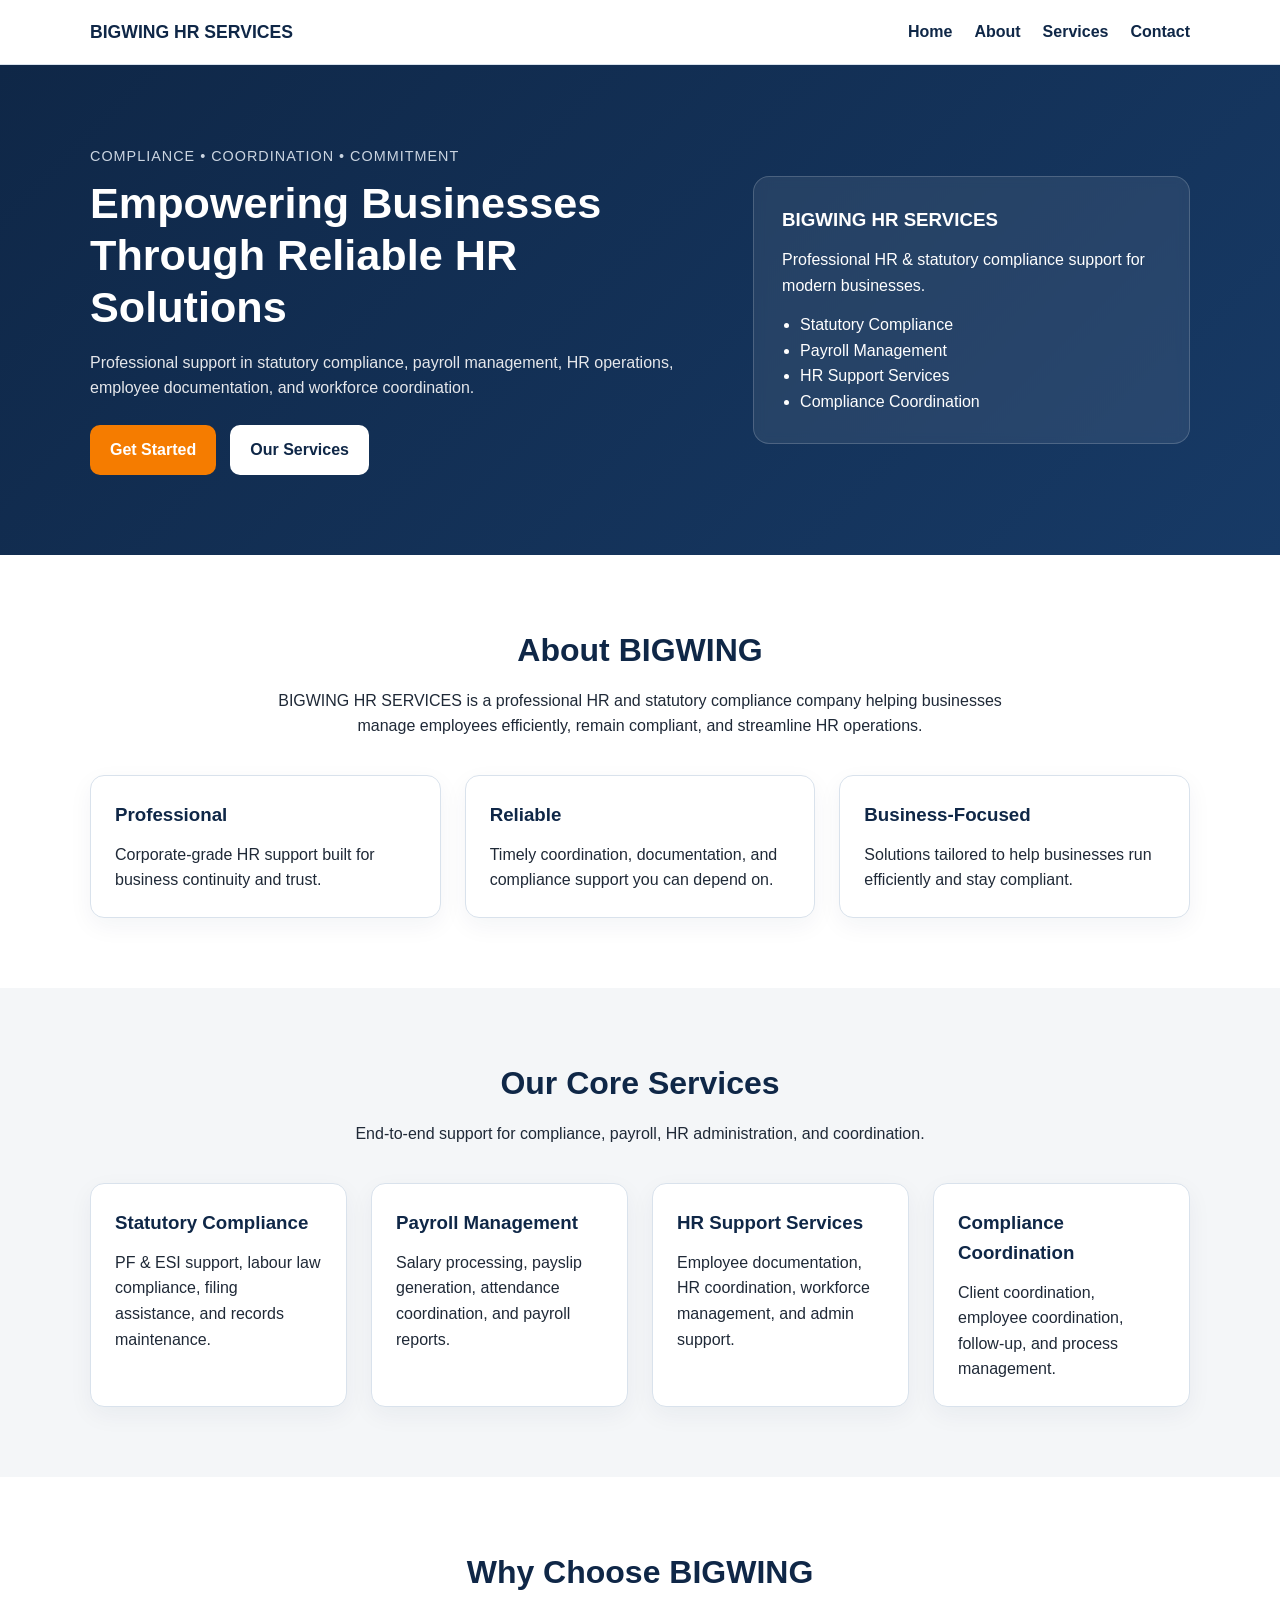
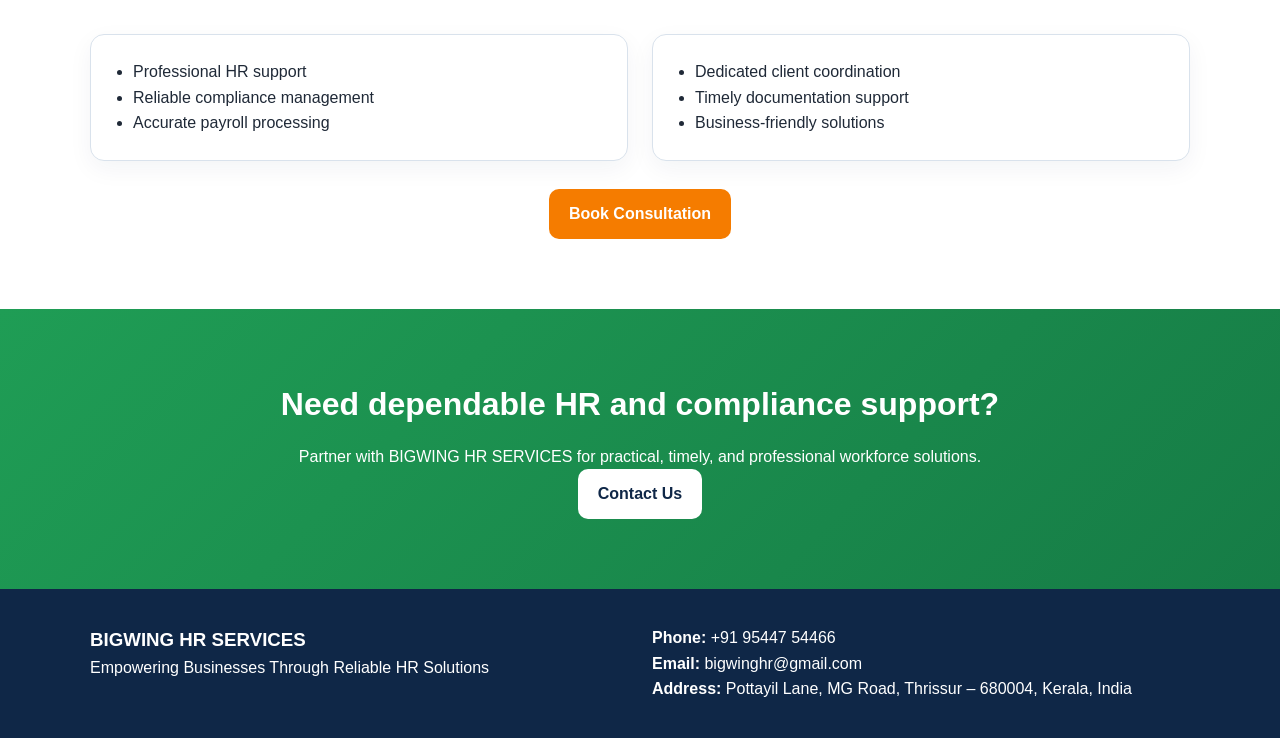
==== index.html @ 1fa4eeff "Add BIGWING HR website files - index, about, services, contact pages and stylesheet" ====
<!DOCTYPE html>
<html lang="en">
<head>
  <meta charset="UTF-8" />
  <meta name="viewport" content="width=device-width, initial-scale=1.0" />
  <title>BIGWING HR SERVICES | Home</title>
  <meta name="description" content="BIGWING HR SERVICES provides statutory compliance, payroll management, HR support services, and workforce coordination for businesses." />
  <link rel="stylesheet" href="style.css" />
</head>
<body>
  <header class="site-header">
    <div class="container nav">
      <div class="logo">BIGWING HR SERVICES</div>
      <nav>
        <a href="index.html">Home</a>
        <a href="about.html">About</a>
        <a href="services.html">Services</a>
        <a href="contact.html">Contact</a>
      </nav>
    </div>
  </header>

  <section class="hero">
    <div class="container hero-grid">
      <div>
        <p class="eyebrow">Compliance • Coordination • Commitment</p>
        <h1>Empowering Businesses Through Reliable HR Solutions</h1>
        <p class="hero-text">
          Professional support in statutory compliance, payroll management, HR operations,
          employee documentation, and workforce coordination.
        </p>
        <div class="hero-buttons">
          <a class="btn btn-primary" href="contact.html">Get Started</a>
          <a class="btn btn-secondary" href="services.html">Our Services</a>
        </div>
      </div>
      <div class="hero-card">
        <h3>BIGWING HR SERVICES</h3>
        <p>Professional HR & statutory compliance support for modern businesses.</p>
        <ul>
          <li>Statutory Compliance</li>
          <li>Payroll Management</li>
          <li>HR Support Services</li>
          <li>Compliance Coordination</li>
        </ul>
      </div>
    </div>
  </section>

  <section class="section">
    <div class="container">
      <div class="section-title">
        <h2>About BIGWING</h2>
        <p>
          BIGWING HR SERVICES is a professional HR and statutory compliance company
          helping businesses manage employees efficiently, remain compliant, and streamline HR operations.
        </p>
      </div>
      <div class="grid-3">
        <div class="card">
          <h3>Professional</h3>
          <p>Corporate-grade HR support built for business continuity and trust.</p>
        </div>
        <div class="card">
          <h3>Reliable</h3>
          <p>Timely coordination, documentation, and compliance support you can depend on.</p>
        </div>
        <div class="card">
          <h3>Business-Focused</h3>
          <p>Solutions tailored to help businesses run efficiently and stay compliant.</p>
        </div>
      </div>
    </div>
  </section>

  <section class="section alt-bg">
    <div class="container">
      <div class="section-title">
        <h2>Our Core Services</h2>
        <p>End-to-end support for compliance, payroll, HR administration, and coordination.</p>
      </div>
      <div class="grid-4">
        <div class="card">
          <h3>Statutory Compliance</h3>
          <p>PF & ESI support, labour law compliance, filing assistance, and records maintenance.</p>
        </div>
        <div class="card">
          <h3>Payroll Management</h3>
          <p>Salary processing, payslip generation, attendance coordination, and payroll reports.</p>
        </div>
        <div class="card">
          <h3>HR Support Services</h3>
          <p>Employee documentation, HR coordination, workforce management, and admin support.</p>
        </div>
        <div class="card">
          <h3>Compliance Coordination</h3>
          <p>Client coordination, employee coordination, follow-up, and process management.</p>
        </div>
      </div>
    </div>
  </section>

  <section class="section">
    <div class="container">
      <div class="section-title">
        <h2>Why Choose BIGWING</h2>
      </div>
      <div class="grid-2">
        <div class="card">
          <ul class="check-list">
            <li>Professional HR support</li>
            <li>Reliable compliance management</li>
            <li>Accurate payroll processing</li>
          </ul>
        </div>
        <div class="card">
          <ul class="check-list">
            <li>Dedicated client coordination</li>
            <li>Timely documentation support</li>
            <li>Business-friendly solutions</li>
          </ul>
        </div>
      </div>
      <div class="center top-gap">
        <a class="btn btn-primary" href="contact.html">Book Consultation</a>
      </div>
    </div>
  </section>

  <section class="section cta-section">
    <div class="container cta-box">
      <h2>Need dependable HR and compliance support?</h2>
      <p>Partner with BIGWING HR SERVICES for practical, timely, and professional workforce solutions.</p>
      <a class="btn btn-light" href="contact.html">Contact Us</a>
    </div>
  </section>

  <footer class="site-footer">
    <div class="container footer-grid">
      <div>
        <h3>BIGWING HR SERVICES</h3>
        <p>Empowering Businesses Through Reliable HR Solutions</p>
      </div>
      <div>
        <p><strong>Phone:</strong> +91 95447 54466</p>
        <p><strong>Email:</strong> bigwinghr@gmail.com</p>
        <p><strong>Address:</strong> Pottayil Lane, MG Road, Thrissur – 680004, Kerala, India</p>
      </div>
    </div>
  </footer>
</body>
</html>
---- style.css ----
:root {
  --navy: #0f2747;
  --orange: #f57c00;
  --white: #ffffff;
  --light: #f4f6f8;
  --grey: #6b7280;
  --dark: #1f2937;
  --green: #1f9d55;
  --border: #d9e2ec;
}

* {
  margin: 0;
  padding: 0;
  box-sizing: border-box;
}

body {
  font-family: Arial, sans-serif;
  color: var(--dark);
  background: var(--white);
  line-height: 1.6;
}

a {
  color: var(--navy);
  text-decoration: none;
}

.container {
  width: min(1100px, 92%);
  margin: 0 auto;
}

.site-header {
  background: var(--white);
  border-bottom: 1px solid var(--border);
  position: sticky;
  top: 0;
  z-index: 10;
}

.nav {
  display: flex;
  justify-content: space-between;
  align-items: center;
  padding: 18px 0;
}

.logo {
  font-size: 1.1rem;
  font-weight: 700;
  color: var(--navy);
}

.nav nav {
  display: flex;
  gap: 22px;
}

.nav a {
  font-weight: 600;
}

.hero {
  background: linear-gradient(135deg, #0f2747 0%, #173a66 100%);
  color: white;
  padding: 80px 0;
}

.hero-grid {
  display: grid;
  grid-template-columns: 1.3fr 0.9fr;
  gap: 32px;
  align-items: center;
}

.eyebrow {
  color: #cbd5e1;
  font-size: 0.9rem;
  margin-bottom: 10px;
  text-transform: uppercase;
  letter-spacing: 1px;
}

.hero h1 {
  font-size: 2.7rem;
  line-height: 1.2;
  margin-bottom: 16px;
}

.hero-text {
  max-width: 600px;
  margin-bottom: 24px;
  color: #e5e7eb;
}

.hero-buttons {
  display: flex;
  gap: 14px;
  flex-wrap: wrap;
}

.hero-card {
  background: rgba(255,255,255,0.08);
  border: 1px solid rgba(255,255,255,0.18);
  padding: 28px;
  border-radius: 16px;
  backdrop-filter: blur(6px);
}

.hero-card h3 {
  margin-bottom: 12px;
}

.hero-card ul {
  margin-top: 14px;
  padding-left: 18px;
}

.page-hero {
  background: var(--light);
  padding: 60px 0;
  text-align: center;
}

.page-hero h1 {
  font-size: 2.2rem;
  color: var(--navy);
  margin-bottom: 10px;
}

.section {
  padding: 70px 0;
}

.alt-bg {
  background: var(--light);
}

.section-title {
  text-align: center;
  max-width: 750px;
  margin: 0 auto 36px;
}

.section-title h2 {
  font-size: 2rem;
  color: var(--navy);
  margin-bottom: 12px;
}

.grid-2,
.grid-3,
.grid-4,
.contact-grid {
  display: grid;
  gap: 24px;
}

.grid-2 {
  grid-template-columns: repeat(2, 1fr);
}

.grid-3 {
  grid-template-columns: repeat(3, 1fr);
}

.grid-4 {
  grid-template-columns: repeat(4, 1fr);
}

.contact-grid {
  grid-template-columns: 1fr 1fr;
}

.card,
.service-card {
  background: var(--white);
  border: 1px solid var(--border);
  border-radius: 14px;
  padding: 24px;
  box-shadow: 0 8px 24px rgba(15, 39, 71, 0.05);
}

.card h3,
.service-card h2 {
  color: var(--navy);
  margin-bottom: 12px;
}

.check-list,
.service-list {
  padding-left: 18px;
}

.btn {
  display: inline-block;
  padding: 12px 20px;
  border-radius: 10px;
  font-weight: 700;
  transition: 0.3s ease;
}

.btn-primary {
  background: var(--orange);
  color: white;
}

.btn-primary:hover {
  background: #d96c00;
}

.btn-secondary {
  background: white;
  color: var(--navy);
}

.btn-light {
  background: white;
  color: var(--navy);
}

.center {
  text-align: center;
}

.top-gap {
  margin-top: 28px;
}

.cta-section {
  background: linear-gradient(135deg, var(--green), #167c46);
  color: white;
}

.cta-box {
  text-align: center;
}

.cta-box h2 {
  margin-bottom: 14px;
  font-size: 2rem;
}

.site-footer {
  background: var(--navy);
  color: white;
  padding: 36px 0;
}

.footer-grid {
  display: grid;
  grid-template-columns: 1fr 1fr;
  gap: 24px;
}

form {
  display: grid;
  gap: 14px;
}

input,
textarea {
  width: 100%;
  padding: 12px 14px;
  border: 1px solid var(--border);
  border-radius: 10px;
  font-size: 1rem;
}

.form-note {
  margin-top: 12px;
  color: var(--grey);
  font-size: 0.95rem;
}

.map-box {
  background: white;
  border: 1px dashed var(--border);
  border-radius: 12px;
  padding: 60px 20px;
  text-align: center;
  color: var(--grey);
}

.narrow {
  max-width: 900px;
}

.narrow h2 {
  color: var(--navy);
  margin: 28px 0 12px;
}

@media (max-width: 900px) {
  .hero-grid,
  .grid-4,
  .grid-3,
  .grid-2,
  .contact-grid,
  .footer-grid {
    grid-template-columns: 1fr;
  }

  .nav {
    flex-direction: column;
    gap: 12px;
  }

  .nav nav {
    flex-wrap: wrap;
    justify-content: center;
  }

  .hero h1 {
    font-size: 2rem;
  }
}
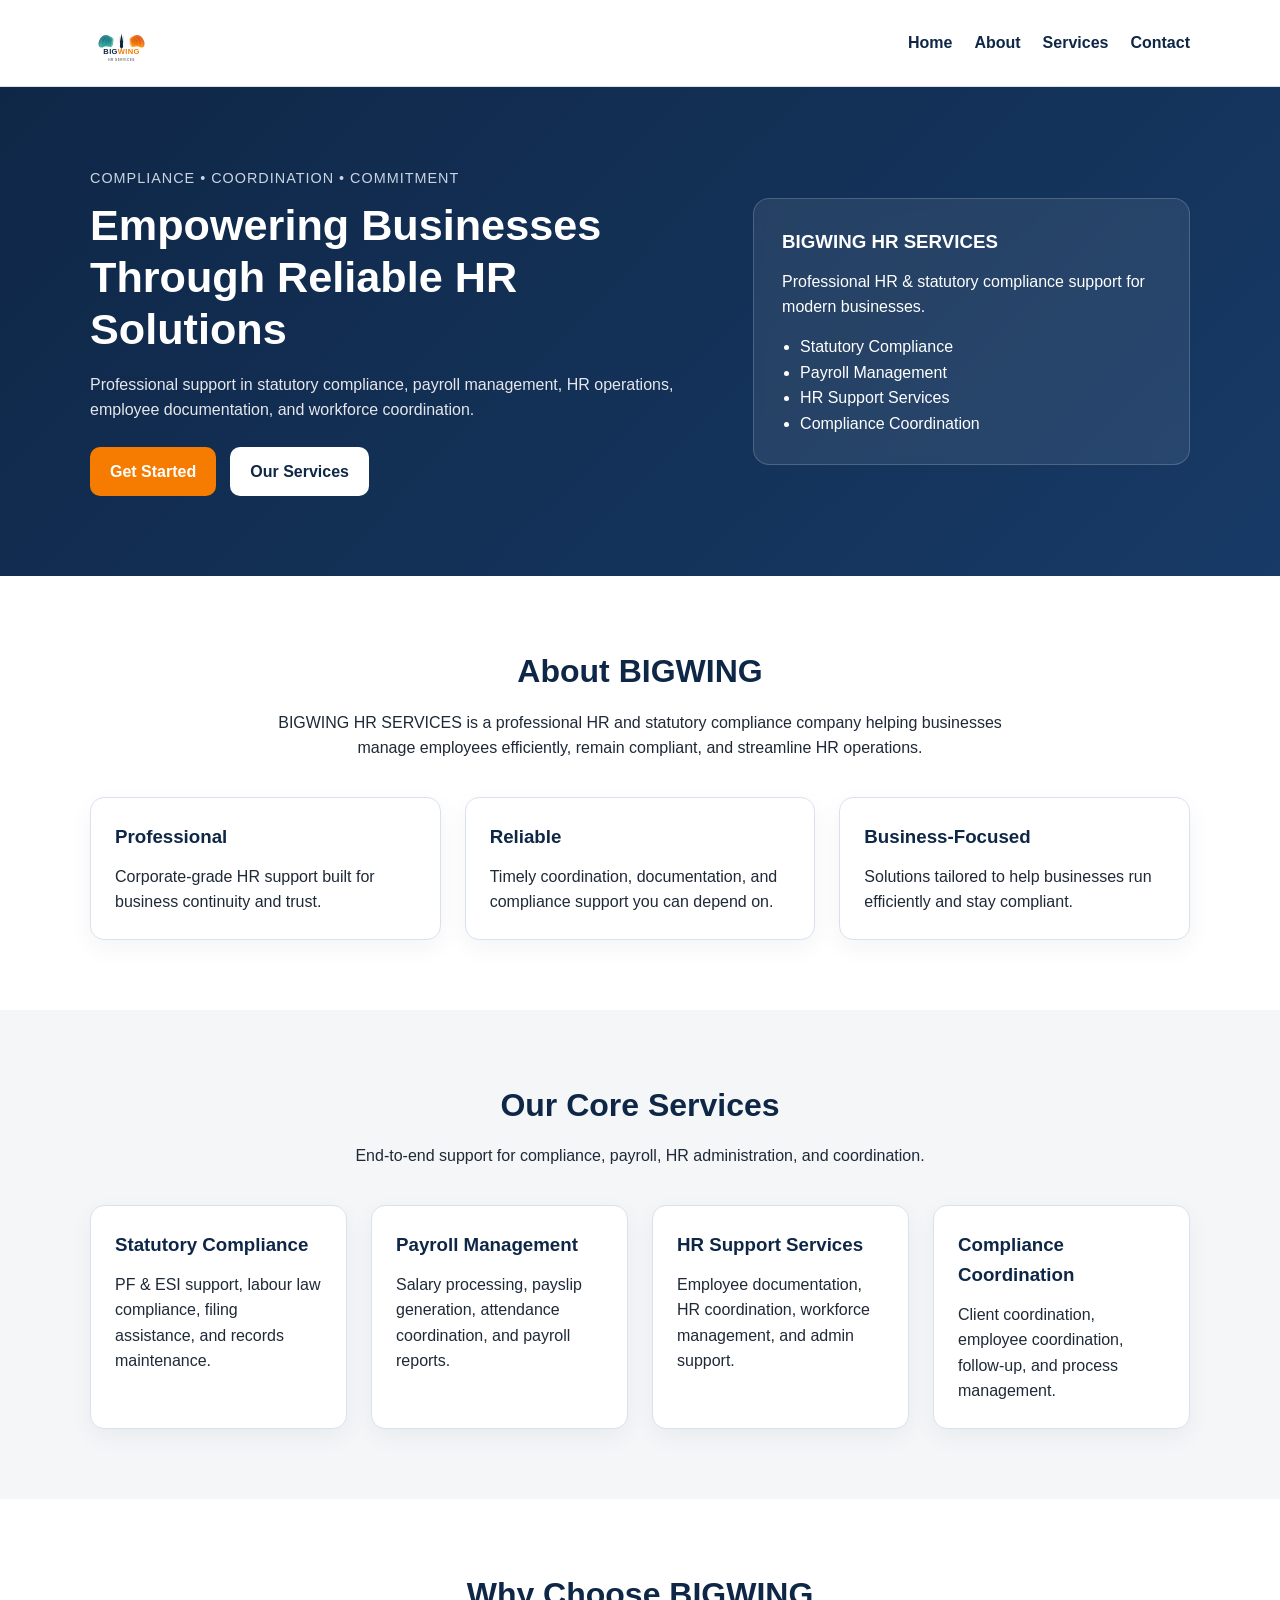
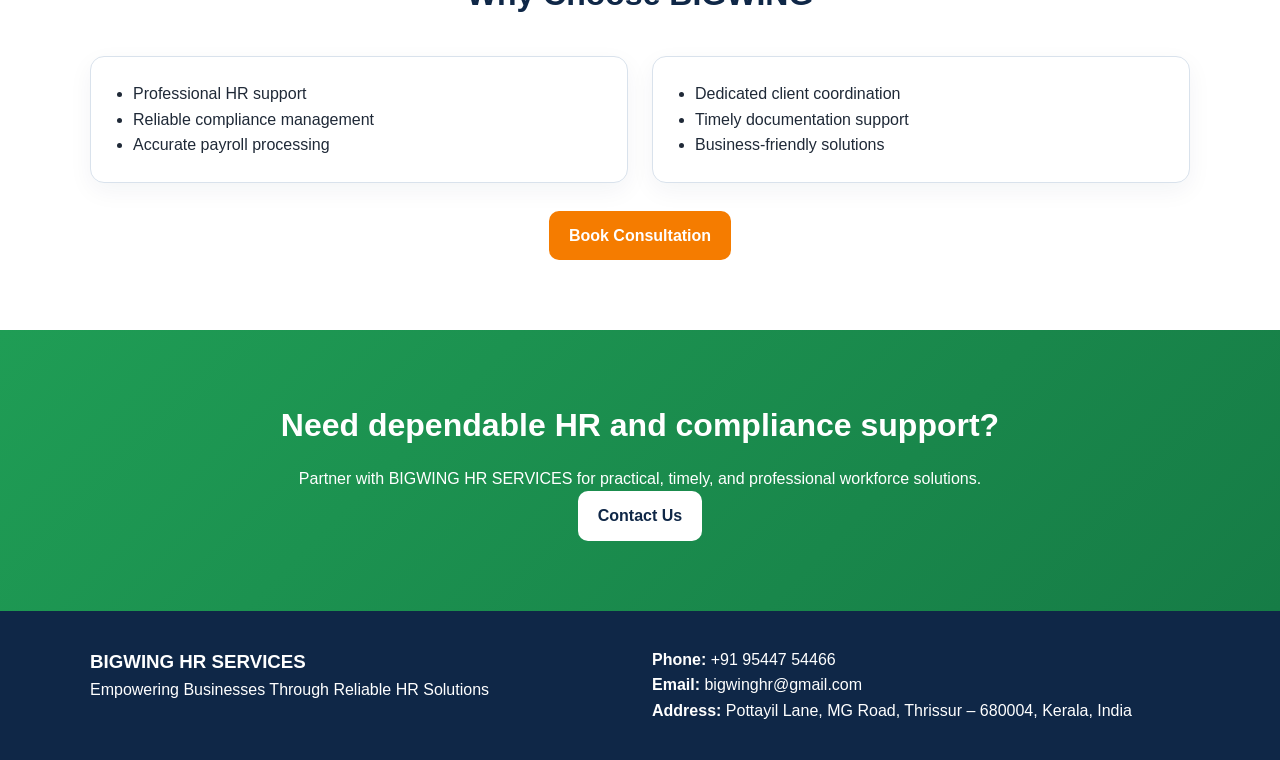
==== commit 1695b8e6: "Integrate logo image into all pages and update styling" ====
--- a/index.html
+++ b/index.html
@@ -10,7 +10,9 @@
 <body>
   <header class="site-header">
     <div class="container nav">
-      <div class="logo">BIGWING HR SERVICES</div>
+      <div class="logo-container">
+        <img src="logo.svg" alt="BIGWING HR Services" class="logo-img" />
+      </div>
       <nav>
         <a href="index.html">Home</a>
         <a href="about.html">About</a>
--- a/style.css
+++ b/style.css
@@ -47,6 +47,17 @@
   padding: 18px 0;
 }
 
+.logo-container {
+  display: flex;
+  align-items: center;
+}
+
+.logo-img {
+  height: 50px;
+  width: auto;
+  display: block;
+}
+
 .logo {
   font-size: 1.1rem;
   font-weight: 700;
@@ -316,4 +327,8 @@
   .hero h1 {
     font-size: 2rem;
   }
+
+  .logo-img {
+    height: 40px;
+  }
 }
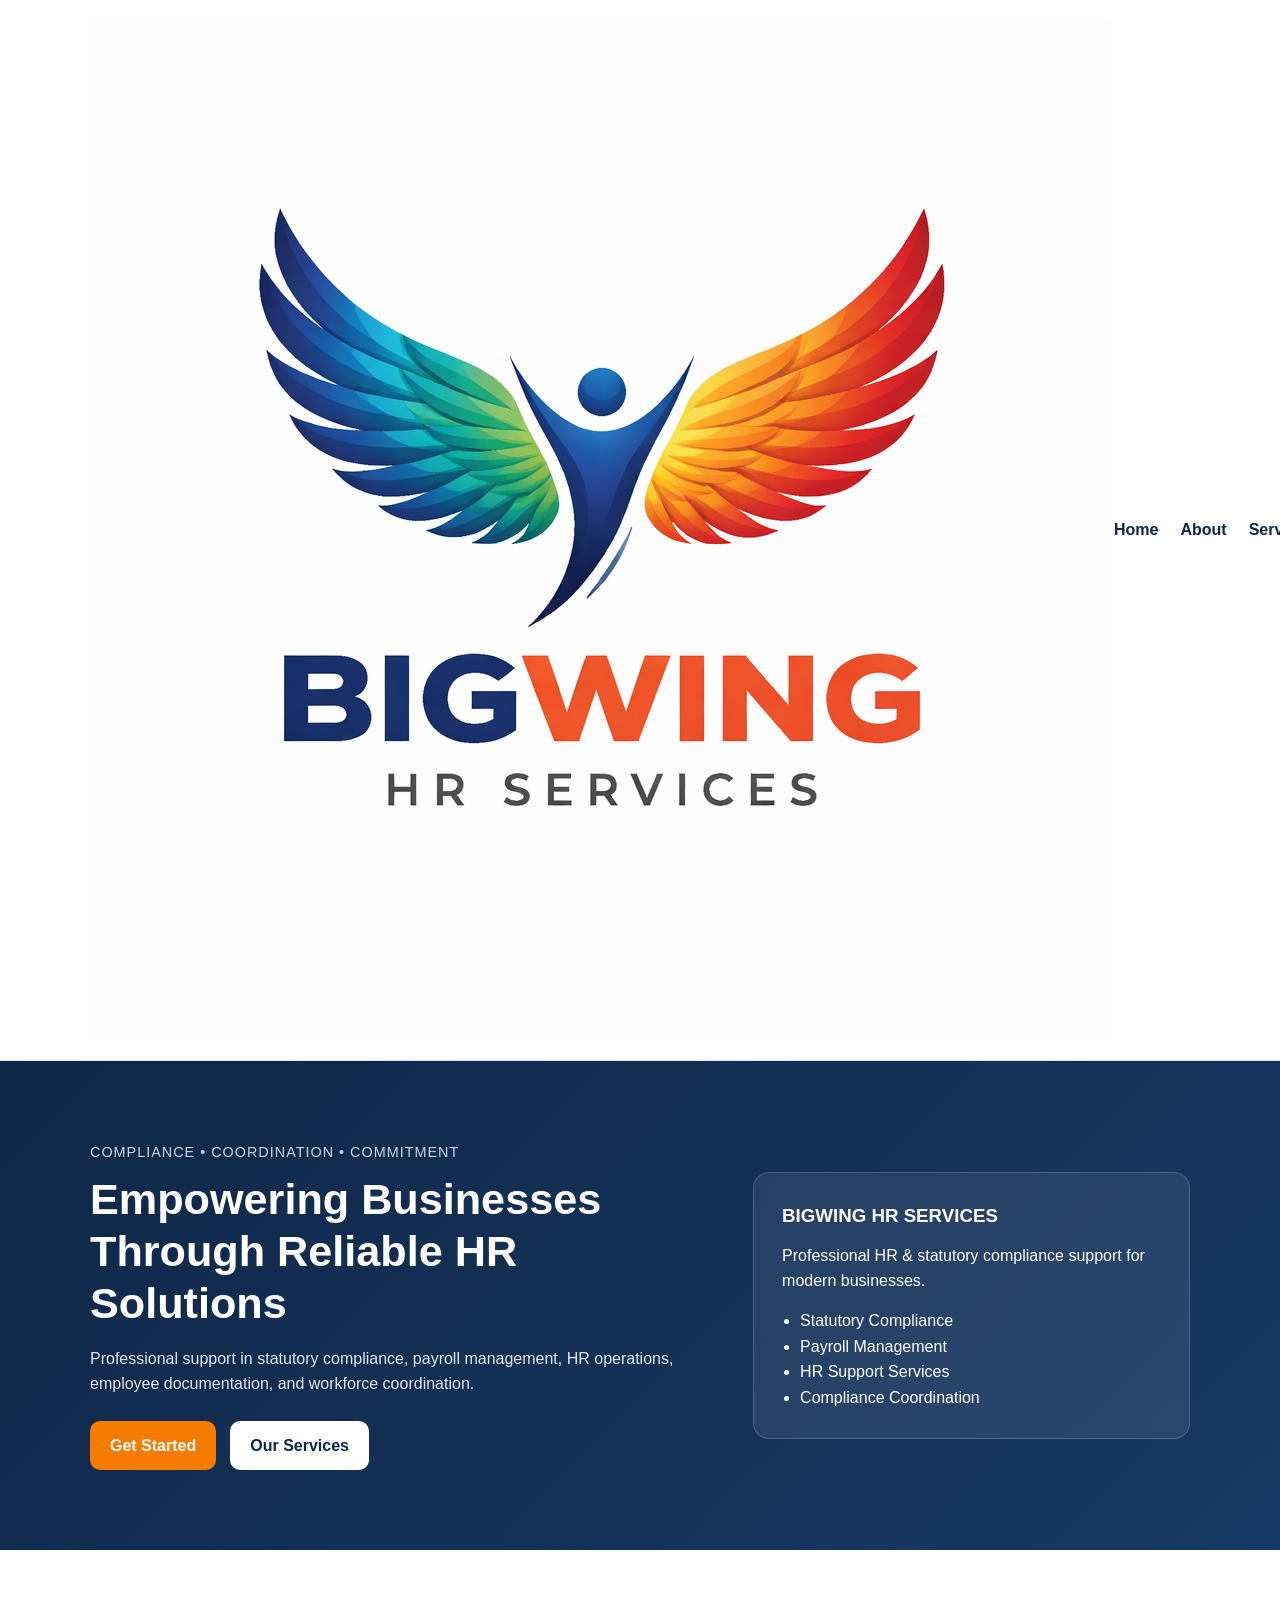
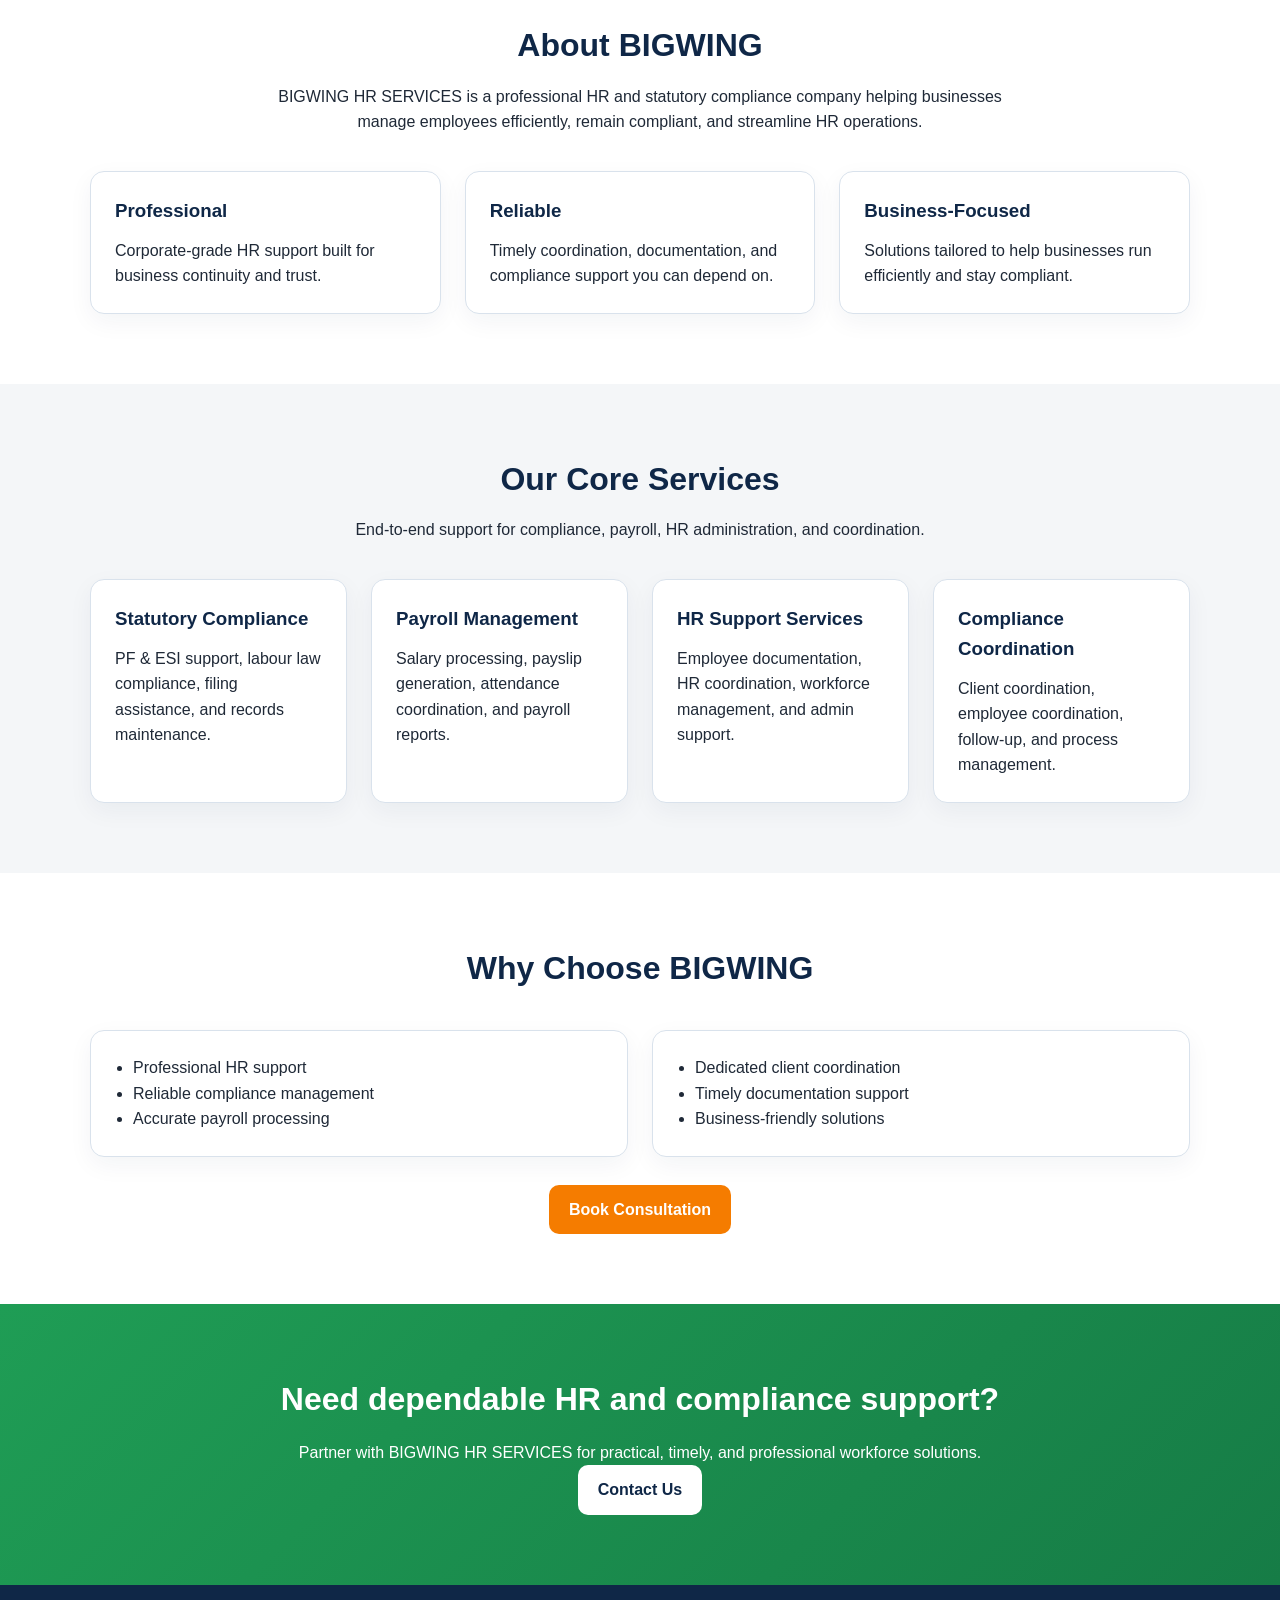
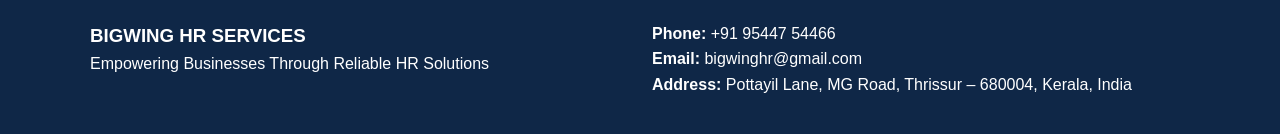
==== commit fbf3ef6a: "Update logo reference to use PNG from images folder" ====
--- a/index.html
+++ b/index.html
@@ -11,7 +11,7 @@
   <header class="site-header">
     <div class="container nav">
       <div class="logo-container">
-        <img src="logo.svg" alt="BIGWING HR Services" class="logo-img" />
+        <img src="images/logo.png" alt="BIGWING HR SERVICES Logo" class="logo">
       </div>
       <nav>
         <a href="index.html">Home</a>
@@ -151,4 +151,4 @@
     </div>
   </footer>
 </body>
-</html>+</html>
